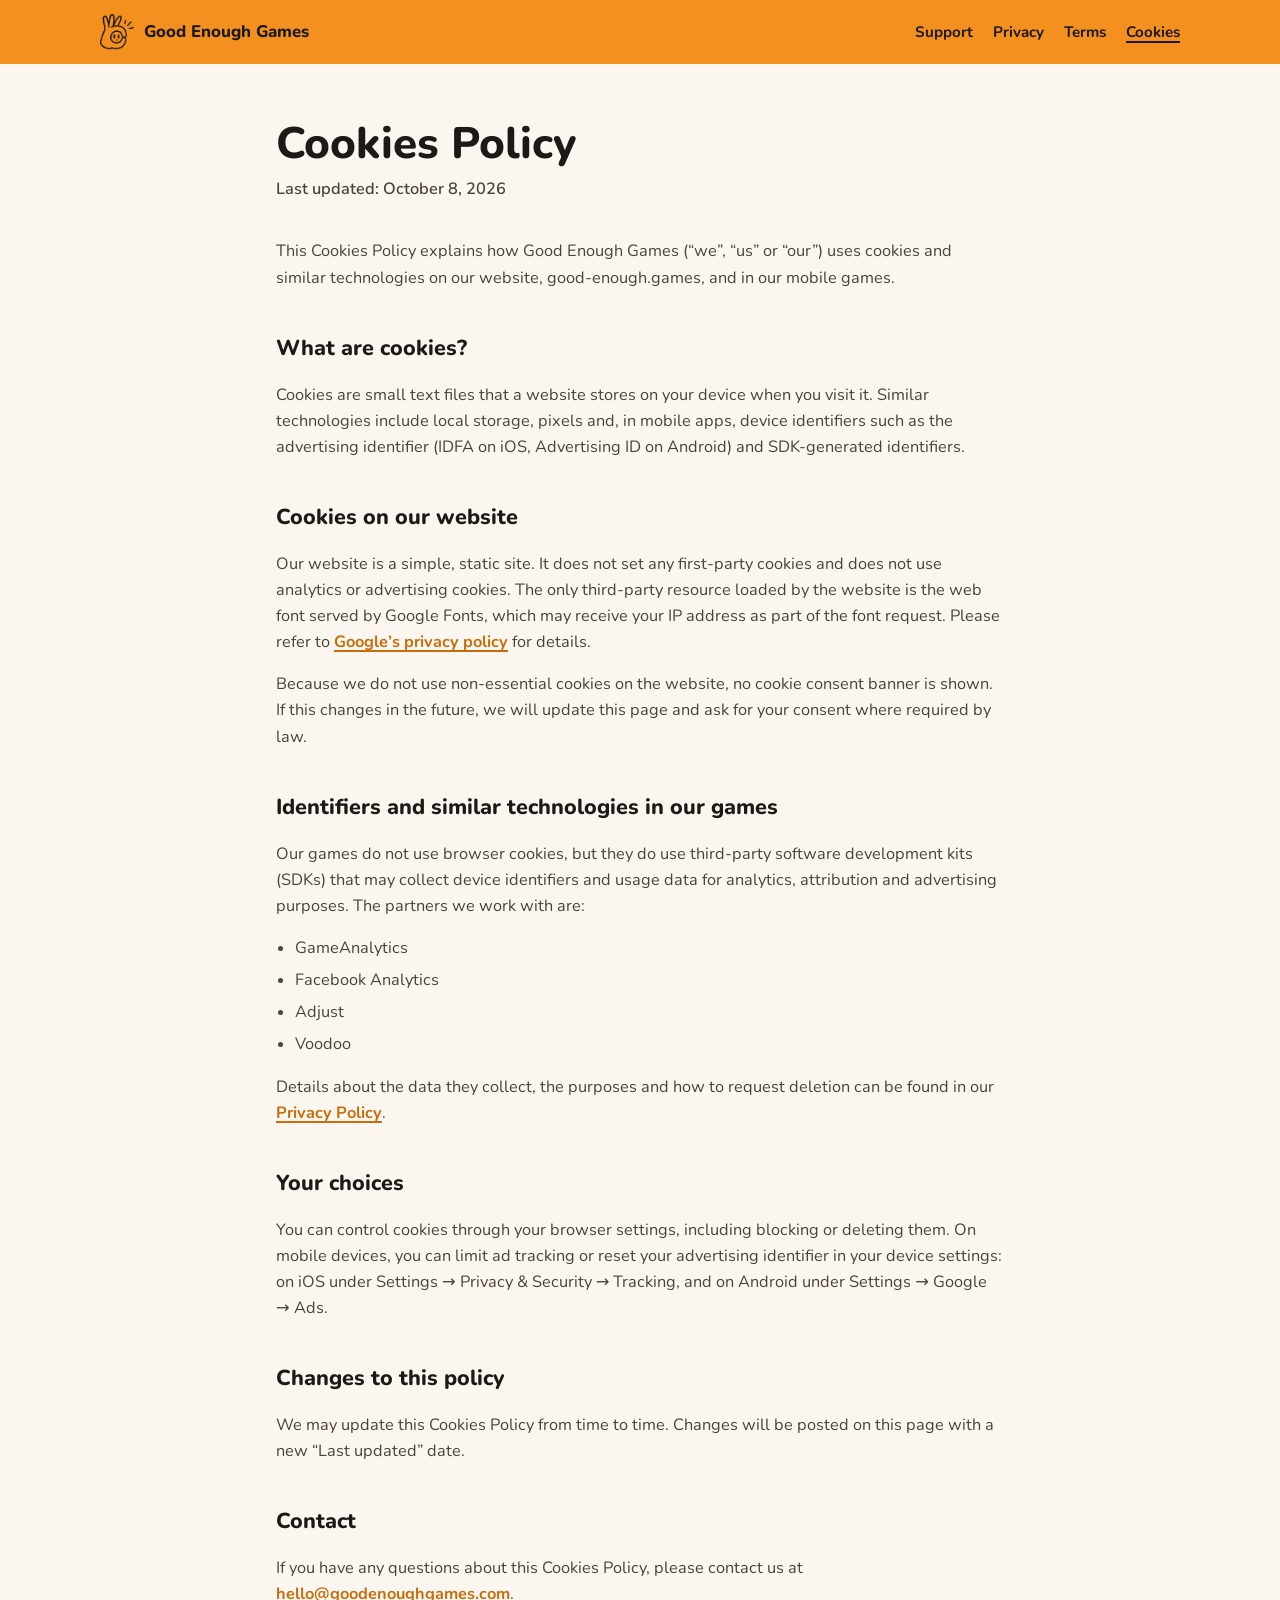
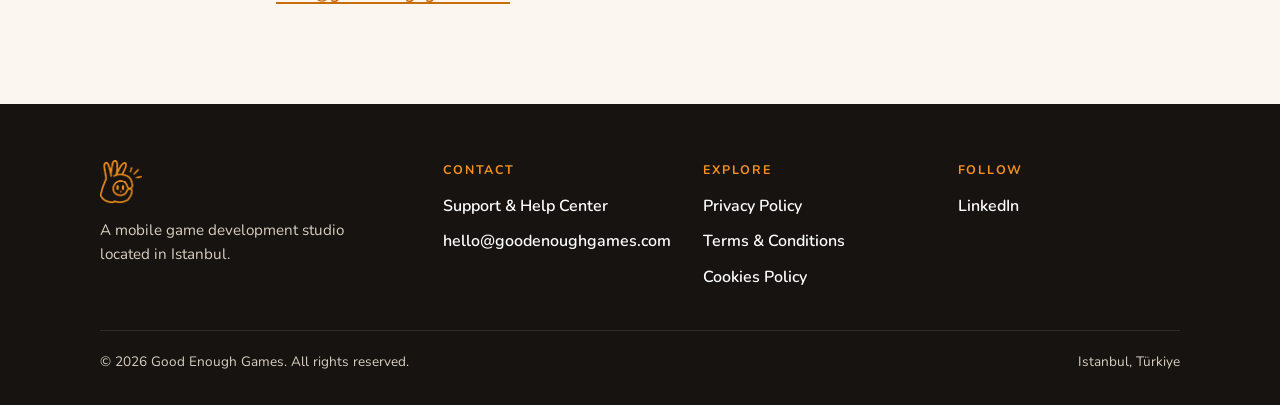
==== cookies-policy/index.html @ 32250e64 "Initial Good Enough Games website Static site mirroring the Loom Games layout: orange hero with logo" ====
<!doctype html>
<html lang="en">
<head>
  <meta charset="utf-8">
  <meta name="viewport" content="width=device-width, initial-scale=1">
  <title>Cookies Policy · Good Enough Games</title>
  <meta name="description" content="How Good Enough Games uses cookies and similar technologies on its website and in its games.">
  <link rel="canonical" href="https://good-enough.games/cookies-policy/">
  <meta property="og:title" content="Cookies Policy · Good Enough Games">
  <meta property="og:url" content="https://good-enough.games/cookies-policy/">
  <meta property="og:image" content="https://good-enough.games/assets/img/og-image.png">
  <meta name="theme-color" content="#f3901f">
  <link rel="icon" href="../assets/img/favicon.ico" sizes="any">
  <link rel="icon" type="image/png" sizes="32x32" href="../assets/img/favicon-32.png">
  <link rel="apple-touch-icon" href="../assets/img/apple-touch-icon.png">
  <link rel="preconnect" href="https://fonts.googleapis.com">
  <link rel="preconnect" href="https://fonts.gstatic.com" crossorigin>
  <link href="https://fonts.googleapis.com/css2?family=Nunito:wght@400;600;700;800&display=swap" rel="stylesheet">
  <link rel="stylesheet" href="../assets/css/style.css">
</head>
<body>

  <header class="topbar">
    <div class="topbar__inner">
      <a class="brand" href="../"><img src="../assets/img/mark-dark.png" alt="" width="36" height="36">Good Enough Games</a>
      <nav aria-label="Legal">
        <a href="../support/">Support</a>
        <a href="../privacy-policy/">Privacy</a>
        <a href="../terms-conditions/">Terms</a>
        <a href="./" aria-current="page">Cookies</a>
      </nav>
    </div>
  </header>

  <main class="doc">
    <h1>Cookies Policy</h1>
    <p class="meta">Last updated: October 8, 2026</p>

    <p>This Cookies Policy explains how Good Enough Games (“we”, “us” or “our”) uses cookies and similar technologies on our website, good-enough.games, and in our mobile games.</p>

    <h2>What are cookies?</h2>
    <p>Cookies are small text files that a website stores on your device when you visit it. Similar technologies include local storage, pixels and, in mobile apps, device identifiers such as the advertising identifier (IDFA on iOS, Advertising ID on Android) and SDK-generated identifiers.</p>

    <h2>Cookies on our website</h2>
    <p>Our website is a simple, static site. It does not set any first-party cookies and does not use analytics or advertising cookies. The only third-party resource loaded by the website is the web font served by Google Fonts, which may receive your IP address as part of the font request. Please refer to <a href="https://policies.google.com/privacy" target="_blank" rel="noopener">Google’s privacy policy</a> for details.</p>
    <p>Because we do not use non-essential cookies on the website, no cookie consent banner is shown. If this changes in the future, we will update this page and ask for your consent where required by law.</p>

    <h2>Identifiers and similar technologies in our games</h2>
    <p>Our games do not use browser cookies, but they do use third-party software development kits (SDKs) that may collect device identifiers and usage data for analytics, attribution and advertising purposes. The partners we work with are:</p>
    <ul>
      <li>GameAnalytics</li>
      <li>Facebook Analytics</li>
      <li>Adjust</li>
      <li>Voodoo</li>
    </ul>
    <p>Details about the data they collect, the purposes and how to request deletion can be found in our <a href="../privacy-policy/">Privacy Policy</a>.</p>

    <h2>Your choices</h2>
    <p>You can control cookies through your browser settings, including blocking or deleting them. On mobile devices, you can limit ad tracking or reset your advertising identifier in your device settings: on iOS under Settings → Privacy &amp; Security → Tracking, and on Android under Settings → Google → Ads.</p>

    <h2>Changes to this policy</h2>
    <p>We may update this Cookies Policy from time to time. Changes will be posted on this page with a new “Last updated” date.</p>

    <h2>Contact</h2>
    <p>If you have any questions about this Cookies Policy, please contact us at <a href="mailto:hello@goodenoughgames.com">hello@goodenoughgames.com</a>.</p>
  </main>

  <footer class="footer">
    <div class="footer__inner">
      <div class="footer__brand">
        <img src="../assets/img/mark-orange.png" alt="" width="44" height="44">
        <p>A mobile game development studio located in Istanbul.</p>
      </div>
      <div>
        <h4>Contact</h4>
        <ul>
          <li><a href="../support/">Support &amp; Help Center</a></li>
          <li><a href="mailto:hello@goodenoughgames.com">hello@goodenoughgames.com</a></li>
        </ul>
      </div>
      <div>
        <h4>Explore</h4>
        <ul>
          <li><a href="../privacy-policy/">Privacy Policy</a></li>
          <li><a href="../terms-conditions/">Terms &amp; Conditions</a></li>
          <li><a href="./">Cookies Policy</a></li>
        </ul>
      </div>
      <div>
        <h4>Follow</h4>
        <ul>
          <li><a href="https://www.linkedin.com/company/goodenough-games/" target="_blank" rel="noopener">LinkedIn</a></li>
        </ul>
      </div>
    </div>
    <div class="footer__bottom">
      <span>&copy; 2026 Good Enough Games. All rights reserved.</span>
      <span>Istanbul, Türkiye</span>
    </div>
  </footer>

</body>
</html>
---- assets/css/style.css ----
/* Good Enough Games — site styles */
:root {
  --orange: #f3901f;
  --orange-deep: #c96d0a;
  --cream: #f5ead8;
  --paper: #fbf7f0;
  --ink: #1c1917;
  --ink-soft: #4a433d;
  --line: rgba(28, 25, 23, .12);
  --footer: #161311;
  --footer-text: #d9cfbf;
  --radius: 14px;
  --font: 'Nunito', system-ui, -apple-system, 'Segoe UI', Roboto, sans-serif;
}

* { box-sizing: border-box; }
html { -webkit-text-size-adjust: 100%; scroll-behavior: smooth; }
body { margin: 0; font-family: var(--font); color: var(--ink); background: var(--paper); line-height: 1.6; }
img { max-width: 100%; height: auto; display: block; }
a { color: inherit; }
.sr-only { position: absolute; width: 1px; height: 1px; padding: 0; margin: -1px; overflow: hidden; clip: rect(0 0 0 0); white-space: nowrap; border: 0; }

/* ---------- Hero (home) ---------- */
.hero {
  min-height: 100svh;
  background: var(--orange);
  display: flex; flex-direction: column; align-items: center; justify-content: center;
  text-align: center;
  padding: clamp(40px, 8vh, 80px) 16px;
}
.hero__logo { height: clamp(230px, 44vh, 440px); width: auto; }
.hero__tagline {
  max-width: 36ch; margin: 28px auto 0;
  font-size: clamp(1.05rem, 1.2vw + .8rem, 1.35rem); font-weight: 700; color: var(--ink);
}
.badges { display: flex; flex-wrap: wrap; justify-content: center; gap: 12px; margin-top: 32px; }
.badge {
  display: inline-flex; align-items: center; gap: 10px;
  height: 56px; padding: 0 18px 0 14px; border-radius: 12px;
  background: #111; color: #fff; text-decoration: none;
  border: 1.5px solid rgba(255, 255, 255, .35);
  transition: transform .15s ease, box-shadow .15s ease;
}
.badge:hover { transform: translateY(-2px); box-shadow: 0 8px 20px rgba(0, 0, 0, .18); }
.badge svg { width: 26px; height: 26px; flex: none; }
.badge__text { display: flex; flex-direction: column; align-items: flex-start; line-height: 1.05; text-align: left; }
.badge__text small { font-size: .66rem; font-weight: 600; letter-spacing: .02em; opacity: .9; }
.badge__text strong { font-size: 1.15rem; font-weight: 700; }
.badge--icon { width: 56px; padding: 0; justify-content: center; }
/* Store badges stay inactive until a real URL replaces the "#" placeholder */
.badge[href="#"] { cursor: default; opacity: .72; pointer-events: none; }
.hero__note { display: none; margin: 18px 0 0; font-size: .95rem; font-weight: 700; color: rgba(28, 25, 23, .72); }
.badges:has(.badge[href="#"]) + .hero__note { display: block; }

/* ---------- Top bar (inner pages) ---------- */
.topbar { background: var(--orange); padding: 14px 16px; }
.topbar__inner { max-width: 1080px; margin: 0 auto; display: flex; align-items: center; justify-content: space-between; gap: 16px; }
.brand { display: inline-flex; align-items: center; gap: 10px; text-decoration: none; color: var(--ink); font-weight: 800; font-size: 1.05rem; }
.brand img { height: 36px; width: auto; }
.topbar nav { display: flex; gap: 20px; font-weight: 700; font-size: .95rem; }
.topbar nav a { text-decoration: none; color: var(--ink); }
.topbar nav a:hover, .topbar nav a[aria-current="page"] { text-decoration: underline; text-underline-offset: 4px; text-decoration-thickness: 2px; }
@media (max-width: 600px) { .topbar nav { display: none; } }

/* ---------- Document pages ---------- */
.doc { max-width: 760px; margin: 0 auto; padding: 56px 16px 80px; }
.doc h1 { font-size: clamp(2rem, 4vw, 2.75rem); line-height: 1.1; margin: 0 0 8px; font-weight: 800; }
.doc .meta { color: var(--ink-soft); font-weight: 600; margin: 0 0 36px; }
.doc h2 { font-size: 1.35rem; margin: 40px 0 12px; font-weight: 800; }
.doc h3 { font-size: 1.05rem; margin: 24px 0 8px; font-weight: 800; }
.doc p, .doc li { font-size: 1.02rem; color: var(--ink-soft); }
.doc a { color: var(--orange-deep); font-weight: 700; text-decoration-thickness: 1.5px; text-underline-offset: 3px; }
.doc ul { padding-left: 1.2rem; }
.doc li + li { margin-top: 6px; }
.doc .partner { margin: 14px 0; padding: 14px 18px; background: #fff; border: 1px solid var(--line); border-radius: var(--radius); }
.doc .partner p { margin: 4px 0; }
.callout { background: var(--cream); border-left: 4px solid var(--orange); padding: 16px 18px; border-radius: 0 var(--radius) var(--radius) 0; margin: 28px 0; }
.callout p { margin: 0; color: var(--ink); }
.btn { display: inline-flex; align-items: center; gap: 10px; background: var(--ink); color: #fff; padding: 14px 22px; border-radius: 12px; text-decoration: none; font-weight: 800; }
.btn:hover { background: #000; }
.doc .btn { color: #fff; text-decoration: none; }
.faq details { border-bottom: 1px solid var(--line); padding: 14px 0; }
.faq summary { cursor: pointer; font-weight: 800; font-size: 1.05rem; color: var(--ink); list-style: none; display: flex; justify-content: space-between; align-items: center; gap: 16px; }
.faq summary::-webkit-details-marker { display: none; }
.faq summary::after { content: "+"; font-size: 1.5rem; line-height: 1; color: var(--orange-deep); flex: none; }
.faq details[open] summary::after { content: "–"; }
.faq details p { margin: 10px 0 0; }

/* ---------- 404 ---------- */
.notfound { min-height: 70svh; display: grid; place-items: center; text-align: center; padding: 48px 16px; }
.notfound img { height: 140px; width: auto; margin: 0 auto 20px; }
.notfound h1 { margin: 0 0 8px; font-size: 2.2rem; }
.notfound p { color: var(--ink-soft); margin: 0 0 24px; }

/* ---------- Footer ---------- */
.footer { background: var(--footer); color: var(--footer-text); padding: 56px 16px 32px; }
.footer__inner { max-width: 1080px; margin: 0 auto; display: grid; grid-template-columns: 1.4fr 1fr 1fr 1fr; gap: 32px; }
@media (max-width: 760px) { .footer__inner { grid-template-columns: 1fr 1fr; } }
@media (max-width: 460px) { .footer__inner { grid-template-columns: 1fr; } }
.footer__brand img { height: 44px; width: auto; }
.footer__brand p { margin: 14px 0 0; max-width: 32ch; font-size: .95rem; }
.footer h4 { margin: 0 0 14px; font-size: .78rem; letter-spacing: .14em; text-transform: uppercase; color: var(--orange); }
.footer ul { list-style: none; margin: 0; padding: 0; display: grid; gap: 10px; }
.footer a { color: #fff; text-decoration: none; font-weight: 600; }
.footer a:hover { color: var(--orange); }
.footer__bottom { max-width: 1080px; margin: 40px auto 0; padding-top: 20px; border-top: 1px solid rgba(255, 255, 255, .1); font-size: .85rem; display: flex; flex-wrap: wrap; justify-content: space-between; gap: 8px; }
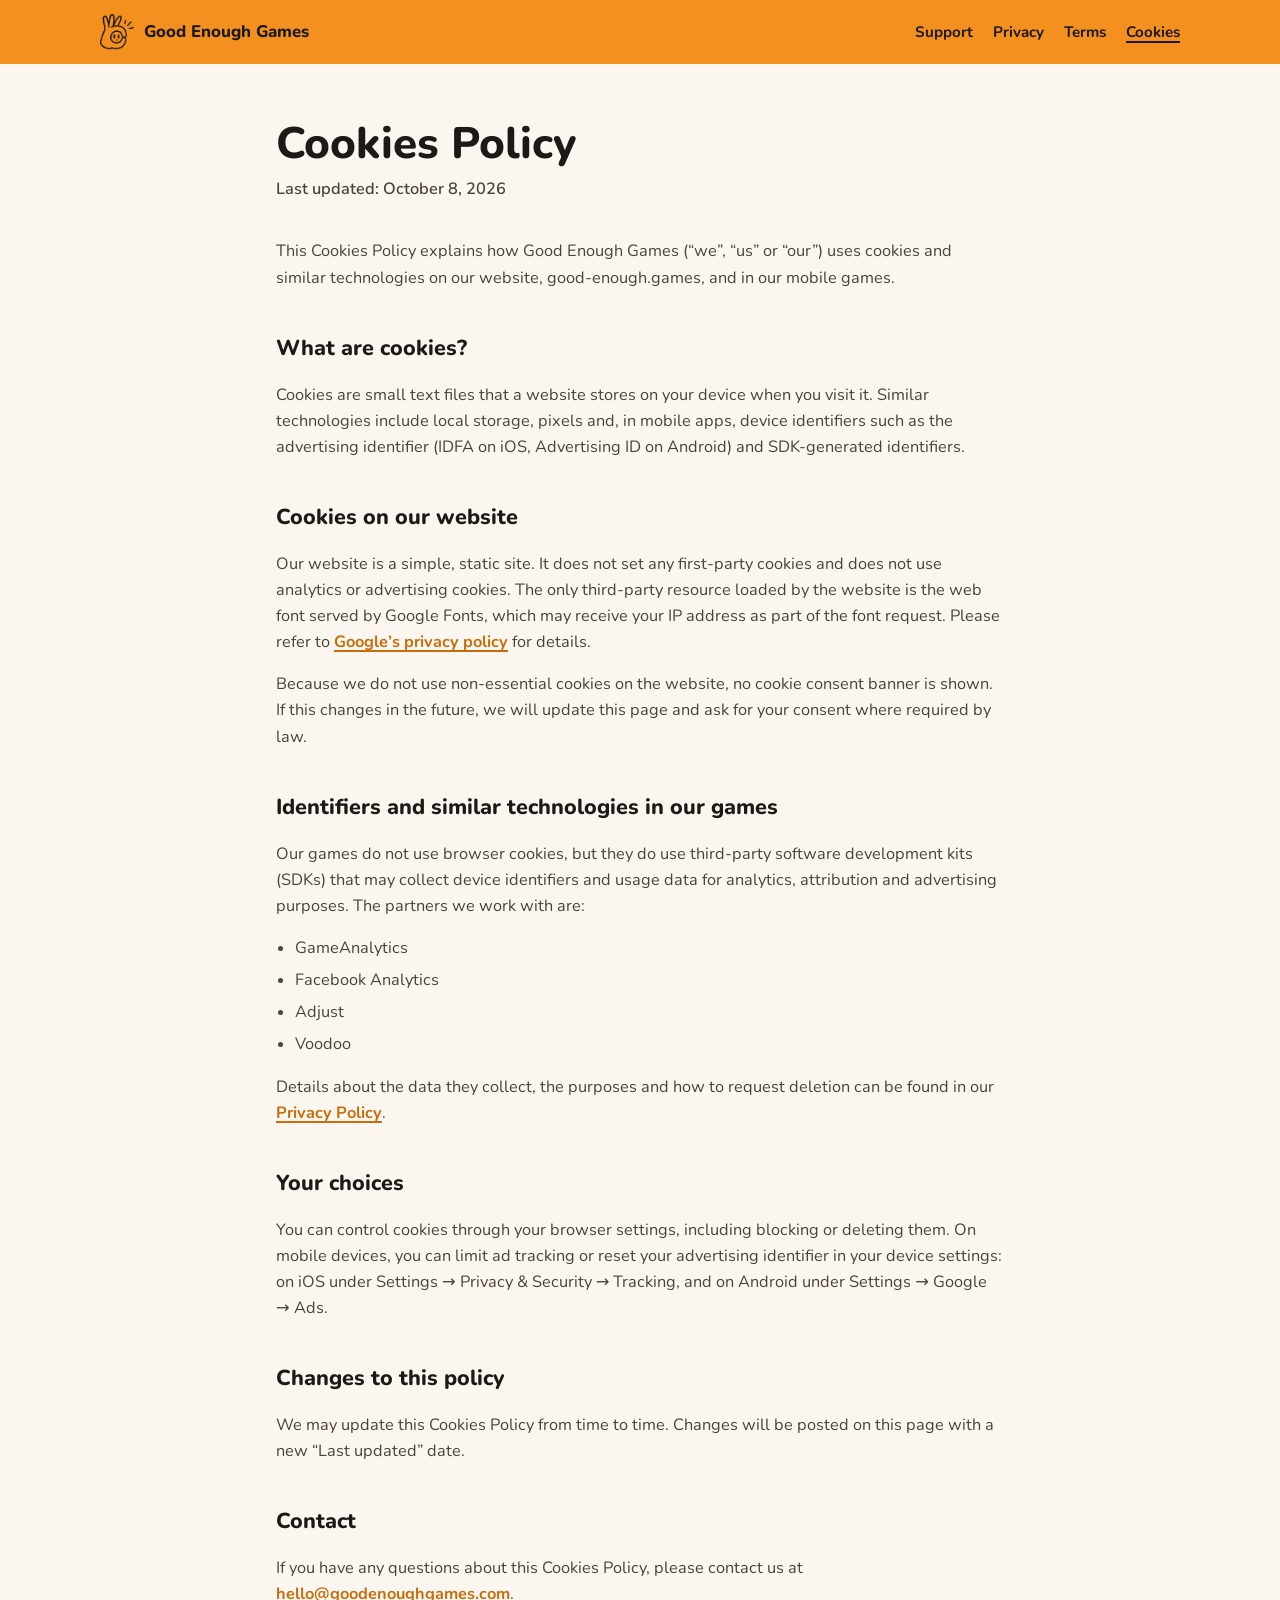
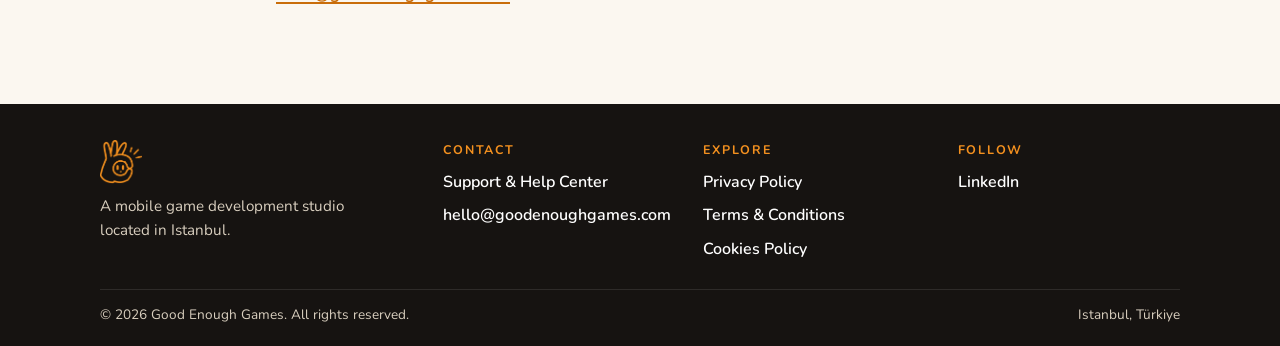
==== commit 817741ed: "Fit home page to one viewport and compact the footer The hero no longer forces 100svh on its own; he" ====
--- a/cookies-policy/index.html
+++ b/cookies-policy/index.html
@@ -95,7 +95,7 @@
     </div>
     <div class="footer__bottom">
       <span>&copy; 2026 Good Enough Games. All rights reserved.</span>
-      <span>Istanbul, Türkiye</span>
+      <span class="footer__loc">Istanbul, Türkiye</span>
     </div>
   </footer>
 
--- a/assets/css/style.css
+++ b/assets/css/style.css
@@ -16,24 +16,28 @@
 * { box-sizing: border-box; }
 html { -webkit-text-size-adjust: 100%; scroll-behavior: smooth; }
 body { margin: 0; font-family: var(--font); color: var(--ink); background: var(--paper); line-height: 1.6; }
+/* Home: hero + footer share one viewport, no scrolling on normal screens */
+body.home { display: flex; flex-direction: column; min-height: 100svh; background: var(--orange); }
+body.home main { flex: 1 1 auto; display: flex; min-height: 0; }
 img { max-width: 100%; height: auto; display: block; }
 a { color: inherit; }
 .sr-only { position: absolute; width: 1px; height: 1px; padding: 0; margin: -1px; overflow: hidden; clip: rect(0 0 0 0); white-space: nowrap; border: 0; }
 
 /* ---------- Hero (home) ---------- */
 .hero {
-  min-height: 100svh;
+  flex: 1 1 auto;
+  width: 100%;
   background: var(--orange);
   display: flex; flex-direction: column; align-items: center; justify-content: center;
   text-align: center;
-  padding: clamp(40px, 8vh, 80px) 16px;
+  padding: clamp(20px, 4vh, 56px) 16px;
 }
-.hero__logo { height: clamp(230px, 44vh, 440px); width: auto; }
+.hero__logo { height: clamp(150px, 31vh, 380px); width: auto; }
 .hero__tagline {
-  max-width: 36ch; margin: 28px auto 0;
+  max-width: 36ch; margin: clamp(14px, 2.4vh, 28px) auto 0;
   font-size: clamp(1.05rem, 1.2vw + .8rem, 1.35rem); font-weight: 700; color: var(--ink);
 }
-.badges { display: flex; flex-wrap: wrap; justify-content: center; gap: 12px; margin-top: 32px; }
+.badges { display: flex; flex-wrap: wrap; justify-content: center; gap: 12px; margin-top: clamp(16px, 3vh, 32px); }
 .badge {
   display: inline-flex; align-items: center; gap: 10px;
   height: 56px; padding: 0 18px 0 14px; border-radius: 12px;
@@ -49,7 +53,7 @@
 .badge--icon { width: 56px; padding: 0; justify-content: center; }
 /* Store badges stay inactive until a real URL replaces the "#" placeholder */
 .badge[href="#"] { cursor: default; opacity: .72; pointer-events: none; }
-.hero__note { display: none; margin: 18px 0 0; font-size: .95rem; font-weight: 700; color: rgba(28, 25, 23, .72); }
+.hero__note { display: none; margin: clamp(10px, 2vh, 18px) 0 0; font-size: .95rem; font-weight: 700; color: rgba(28, 25, 23, .72); }
 .badges:has(.badge[href="#"]) + .hero__note { display: block; }
 
 /* ---------- Top bar (inner pages) ---------- */
@@ -93,14 +97,43 @@
 .notfound p { color: var(--ink-soft); margin: 0 0 24px; }
 
 /* ---------- Footer ---------- */
-.footer { background: var(--footer); color: var(--footer-text); padding: 56px 16px 32px; }
+.footer { background: var(--footer); color: var(--footer-text); padding: clamp(24px, 4vh, 44px) 16px 20px; }
 .footer__inner { max-width: 1080px; margin: 0 auto; display: grid; grid-template-columns: 1.4fr 1fr 1fr 1fr; gap: 32px; }
 @media (max-width: 760px) { .footer__inner { grid-template-columns: 1fr 1fr; } }
-@media (max-width: 460px) { .footer__inner { grid-template-columns: 1fr; } }
 .footer__brand img { height: 44px; width: auto; }
-.footer__brand p { margin: 14px 0 0; max-width: 32ch; font-size: .95rem; }
-.footer h4 { margin: 0 0 14px; font-size: .78rem; letter-spacing: .14em; text-transform: uppercase; color: var(--orange); }
-.footer ul { list-style: none; margin: 0; padding: 0; display: grid; gap: 10px; }
+.footer__brand p { margin: 10px 0 0; max-width: 32ch; font-size: .95rem; }
+.footer h4 { margin: 0 0 10px; font-size: .78rem; letter-spacing: .14em; text-transform: uppercase; color: var(--orange); }
+.footer ul { list-style: none; margin: 0; padding: 0; display: grid; gap: 8px; }
 .footer a { color: #fff; text-decoration: none; font-weight: 600; }
 .footer a:hover { color: var(--orange); }
-.footer__bottom { max-width: 1080px; margin: 40px auto 0; padding-top: 20px; border-top: 1px solid rgba(255, 255, 255, .1); font-size: .85rem; display: flex; flex-wrap: wrap; justify-content: space-between; gap: 8px; }
+.footer__bottom { max-width: 1080px; margin: clamp(16px, 3vh, 28px) auto 0; padding-top: 14px; border-top: 1px solid rgba(255, 255, 255, .1); font-size: .85rem; display: flex; flex-wrap: wrap; justify-content: space-between; gap: 8px; }
+
+/* ---------- Responsive overrides (kept last so they win) ---------- */
+@media (max-width: 600px) {
+  /* smaller badges so both store badges share one row on phones */
+  .badge { height: 48px; padding: 0 12px 0 10px; gap: 8px; border-radius: 10px; }
+  .badge svg { width: 22px; height: 22px; }
+  .badge__text strong { font-size: 1rem; }
+  .badge__text small { font-size: .6rem; }
+  .badge--icon { width: 48px; }
+  .hero__logo { height: clamp(140px, 28vh, 380px); }
+  .hero__note { font-size: .85rem; }
+  /* footer collapses into one centered cluster of links */
+  .footer__inner { display: flex; flex-wrap: wrap; justify-content: center; gap: 6px 22px; }
+  .footer__inner > div, .footer ul { display: contents; }
+  .footer .footer__brand, .footer h4 { display: none; }
+  .footer a { font-size: .92rem; }
+  .footer__bottom { justify-content: center; text-align: center; font-size: .78rem; margin-top: 14px; padding-top: 10px; }
+  .footer__loc { display: none; }
+}
+/* short windows (small laptops, landscape phones) */
+@media (max-height: 700px) {
+  .hero { padding: 12px 16px; }
+  .hero__logo { height: clamp(130px, 26vh, 380px); }
+  .footer { padding: 18px 16px 14px; }
+  .footer__bottom { margin-top: 12px; padding-top: 10px; }
+}
+@media (max-height: 700px) and (max-width: 600px) {
+  .hero__note { display: none !important; }
+  .hero__logo { height: clamp(120px, 23vh, 380px); }
+}
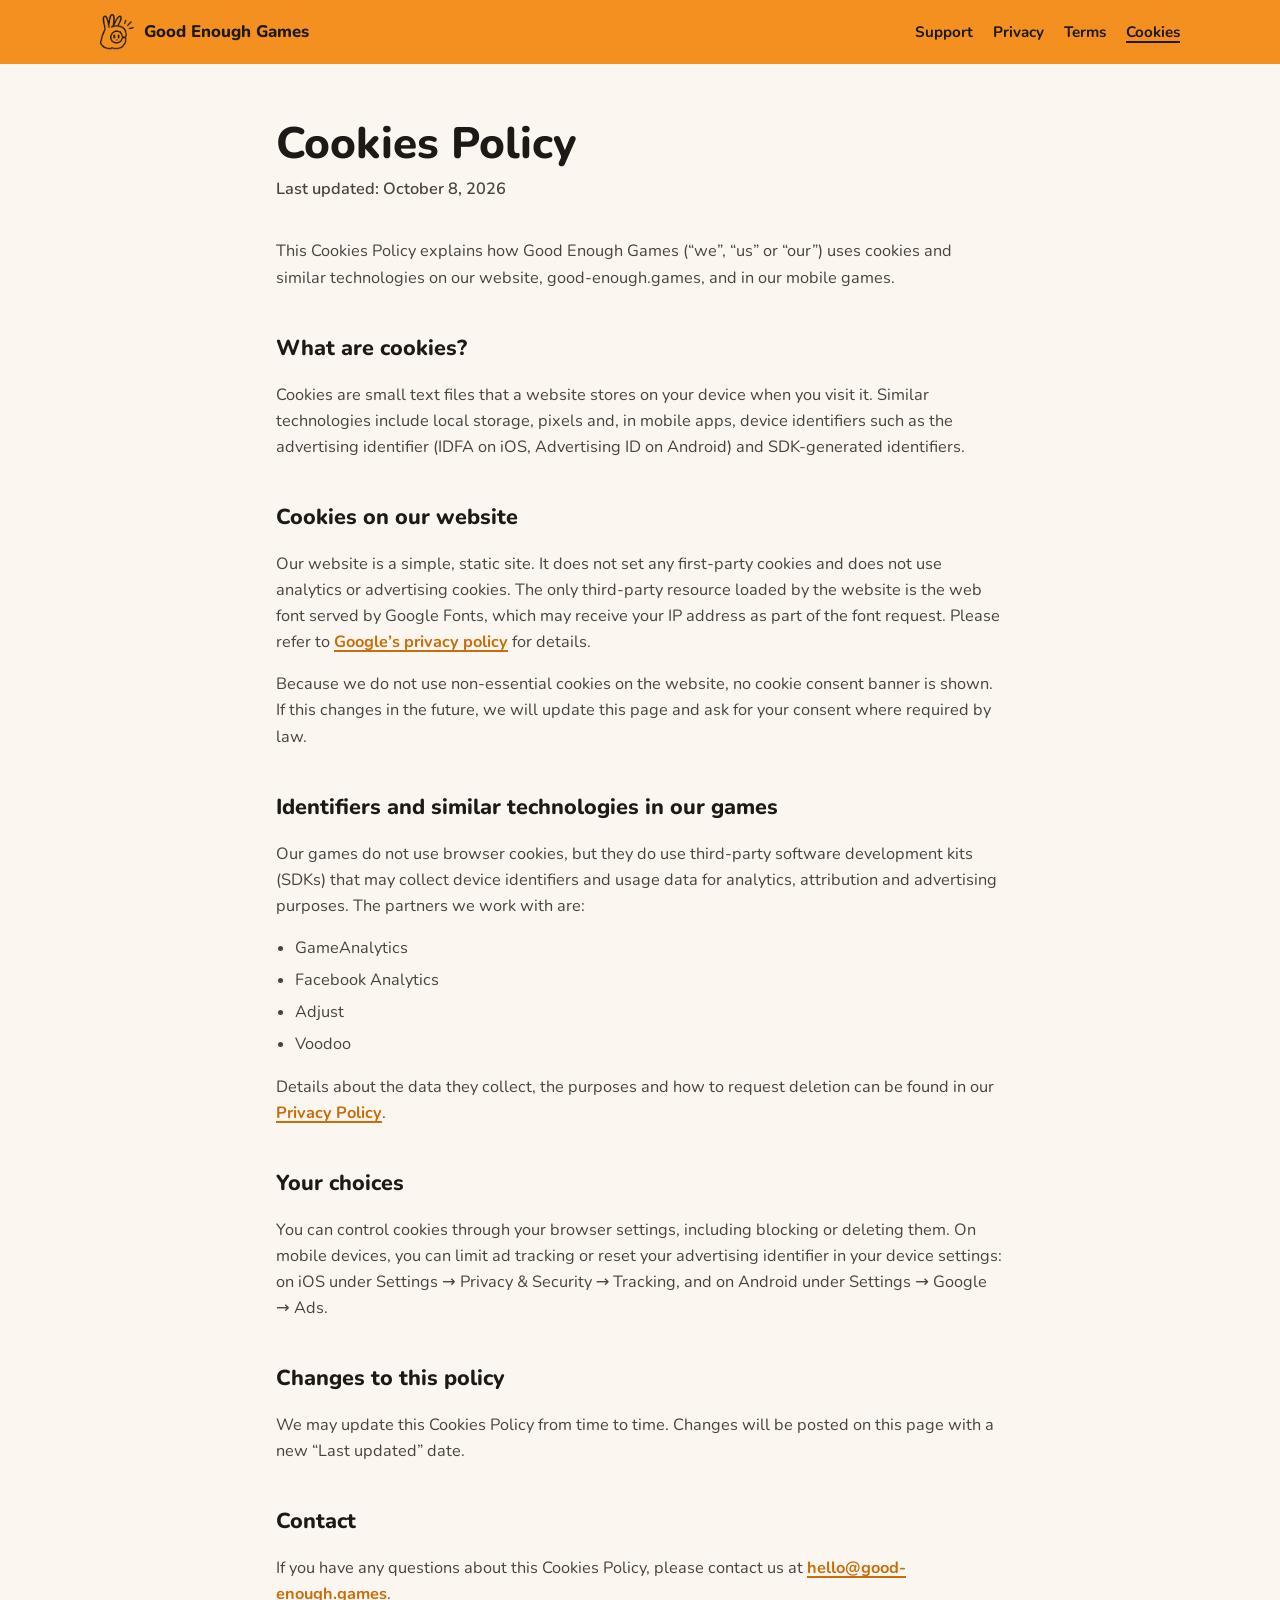
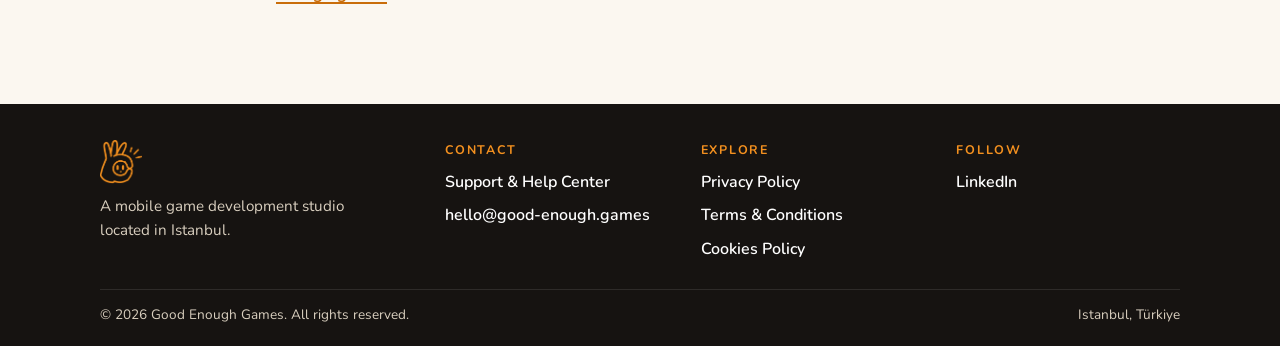
==== commit eb717e4f: "Switch support email to hello@good-enough.games Co-Authored-By: Claude Fable 5.1 <noreply@anthropic." ====
--- a/cookies-policy/index.html
+++ b/cookies-policy/index.html
@@ -62,7 +62,7 @@
     <p>We may update this Cookies Policy from time to time. Changes will be posted on this page with a new “Last updated” date.</p>
 
     <h2>Contact</h2>
-    <p>If you have any questions about this Cookies Policy, please contact us at <a href="mailto:hello@goodenoughgames.com">hello@goodenoughgames.com</a>.</p>
+    <p>If you have any questions about this Cookies Policy, please contact us at <a href="mailto:hello@good-enough.games">hello@good-enough.games</a>.</p>
   </main>
 
   <footer class="footer">
@@ -75,7 +75,7 @@
         <h4>Contact</h4>
         <ul>
           <li><a href="../support/">Support &amp; Help Center</a></li>
-          <li><a href="mailto:hello@goodenoughgames.com">hello@goodenoughgames.com</a></li>
+          <li><a href="mailto:hello@good-enough.games">hello@good-enough.games</a></li>
         </ul>
       </div>
       <div>
